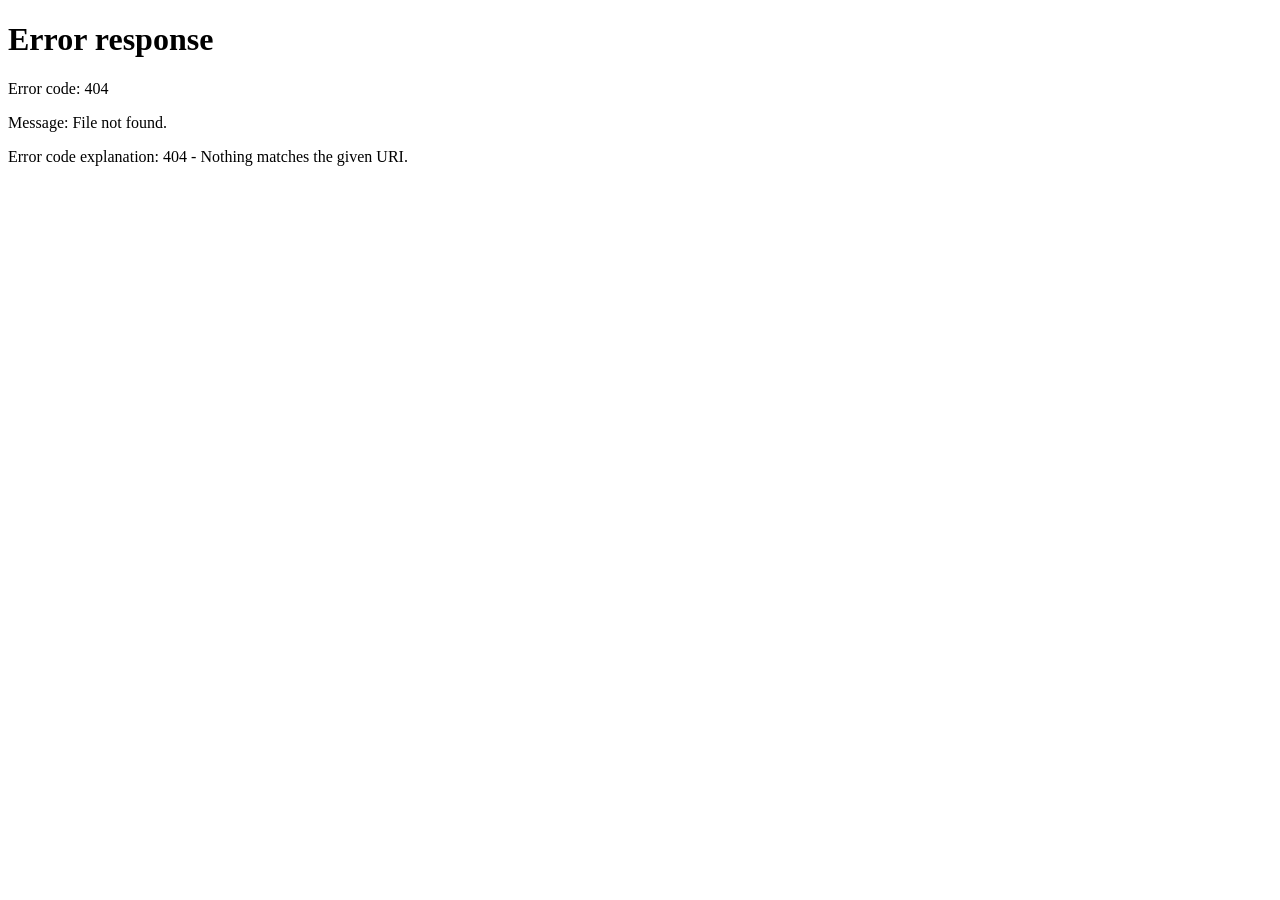
==== index.html @ 2c3fb4c6 "Create index.html" ====
<!DOCTYPE html>
<html lang="it">
<head>
<meta charset="UTF-8">
<meta http-equiv="refresh" content="0; url=ONEIROS_PILOT_Mobile_Edition_COMPRESSO.pdf">
<title>Oneiros - Pilot</title>
</head>
<body>
<p>Se il PDF non si apre automaticamente, <a href="ONEIROS_PILOT_Mobile_Edition_COMPRESSO.pdf">clicca qui per leggere Oneiros - Pilot</a>.</p>
</body>
</html>
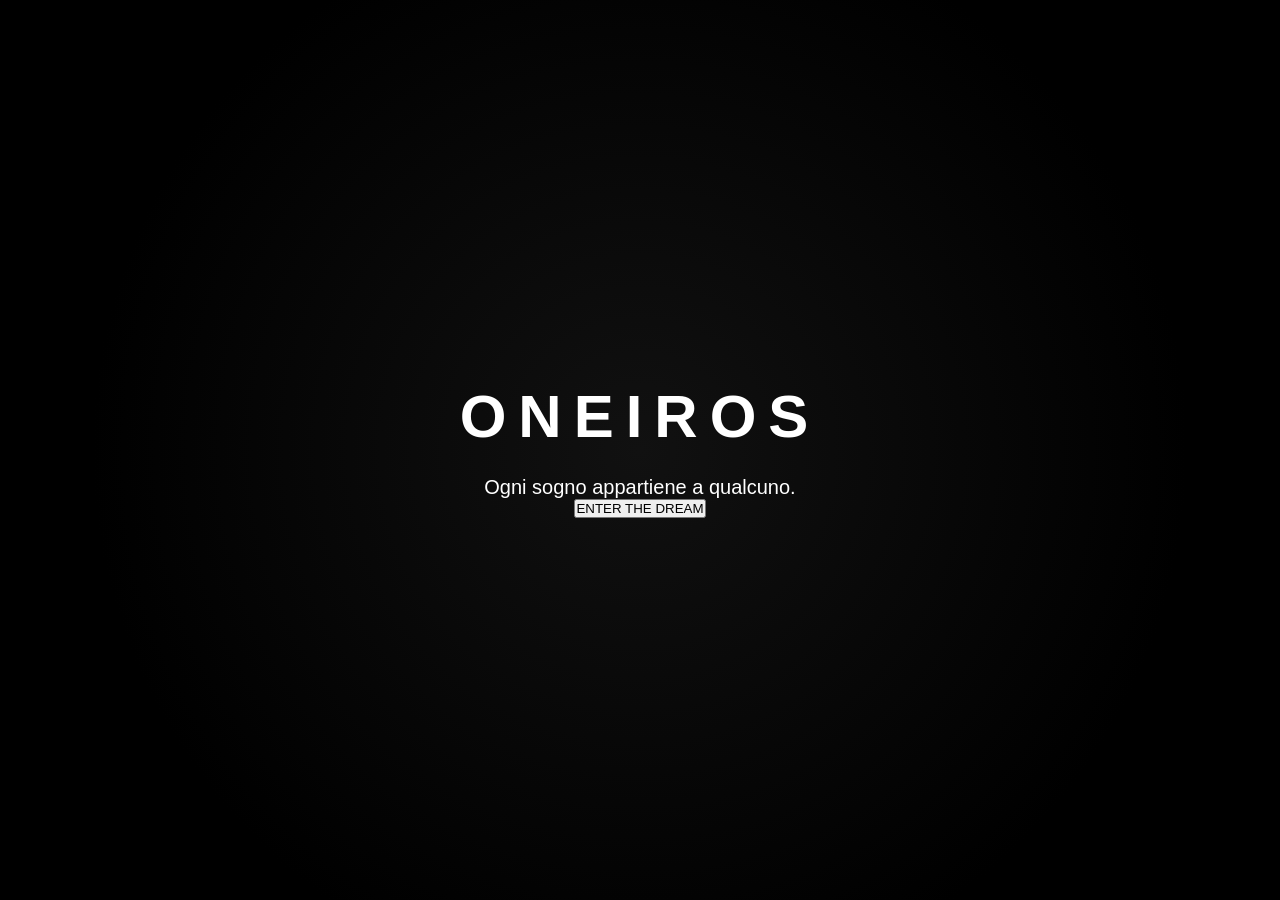
==== commit d8319436: "Update index.html" ====
--- a/index.html
+++ b/index.html
@@ -2,10 +2,33 @@
 <html lang="it">
 <head>
 <meta charset="UTF-8">
-<meta http-equiv="refresh" content="0; url=ONEIROS_PILOT_Mobile_Edition_COMPRESSO.pdf">
-<title>Oneiros - Pilot</title>
+<meta name="viewport" content="width=device-width, initial-scale=1.0">
+
+<title>ONEIROS</title>
+
+<link rel="stylesheet" href="style.css">
+
 </head>
+
 <body>
-<p>Se il PDF non si apre automaticamente, <a href="ONEIROS_PILOT_Mobile_Edition_COMPRESSO.pdf">clicca qui per leggere Oneiros - Pilot</a>.</p>
+
+<div id="particles"></div>
+
+<div id="landing">
+
+<h1>ONEIROS</h1>
+
+<p id="phrase">
+Ogni sogno appartiene a qualcuno.
+</p>
+
+<button id="enter">
+ENTER THE DREAM
+</button>
+
+</div>
+
+<script src="script.js"></script>
+
 </body>
 </html>
--- a/style.css
+++ b/style.css
@@ -0,0 +1,60 @@
+/* ===== ONEIROS v1.0 ===== */
+
+*{
+    margin:0;
+    padding:0;
+    box-sizing:border-box;
+}
+
+body{
+    background:#000;
+    color:white;
+    font-family:Arial, Helvetica, sans-serif;
+    overflow:hidden;
+}
+
+#landing{
+    width:100vw;
+    height:100vh;
+    display:flex;
+    flex-direction:column;
+    justify-content:center;
+    align-items:center;
+    text-align:center;
+    background:radial-gradient(circle,#111 0%,#000 70%);
+}
+
+h1{
+    font-size:60px;
+    letter-spacing:12px;
+    opacity:0;
+    animation:fadeLogo 3s forwards;
+}
+
+p{
+    margin-top:25px;
+    font-size:20px;
+    opacity:0;
+    animation:fadeText 3s forwards;
+    animation-delay:2s;
+}
+
+@keyframes fadeLogo{
+    from{
+        opacity:0;
+        transform:translateY(30px);
+    }
+    to{
+        opacity:1;
+        transform:translateY(0);
+    }
+}
+
+@keyframes fadeText{
+    from{
+        opacity:0;
+    }
+    to{
+        opacity:1;
+    }
+}
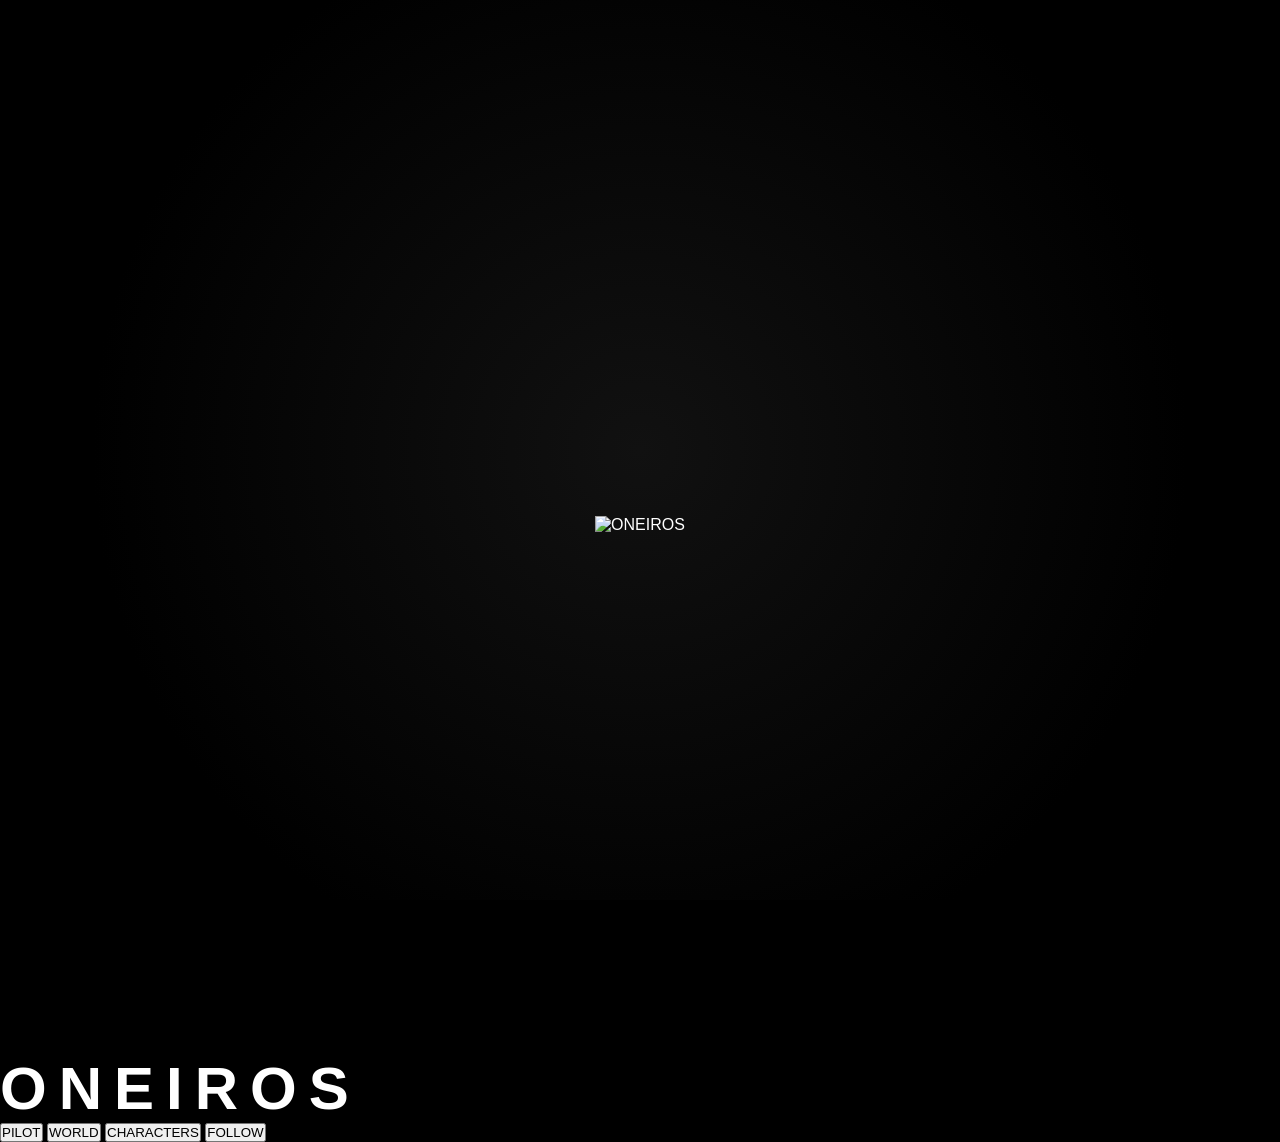
==== commit fa85dcaf: "Update index.html" ====
--- a/index.html
+++ b/index.html
@@ -1,6 +1,8 @@
 <!DOCTYPE html>
 <html lang="it">
+
 <head>
+
 <meta charset="UTF-8">
 <meta name="viewport" content="width=device-width, initial-scale=1.0">
 
@@ -12,23 +14,58 @@
 
 <body>
 
-<div id="particles"></div>
+<!-- Landing -->
 
 <div id="landing">
 
-<h1>ONEIROS</h1>
+    <!-- Sfondo animato -->
+    <div id="background"></div>
 
-<p id="phrase">
-Ogni sogno appartiene a qualcuno.
-</p>
+    <!-- Fili di luce -->
+    <canvas id="lightCanvas"></canvas>
 
-<button id="enter">
-ENTER THE DREAM
-</button>
+    <!-- Lampo bianco -->
+    <div id="flash"></div>
+
+    <!-- Punto nero -->
+    <div id="blackHole"></div>
+
+    <!-- Logo -->
+    <div id="logoContainer">
+
+        <img
+            id="logo"
+            src="logo.png"
+            alt="ONEIROS">
+
+    </div>
+
+</div>
+
+<!-- Home -->
+
+<div id="home">
+
+    <canvas id="globeCanvas"></canvas>
+
+    <div id="menu">
+
+        <h1>ONEIROS</h1>
+
+        <button>PILOT</button>
+
+        <button>WORLD</button>
+
+        <button>CHARACTERS</button>
+
+        <button>FOLLOW</button>
+
+    </div>
 
 </div>
 
 <script src="script.js"></script>
 
 </body>
+
 </html>
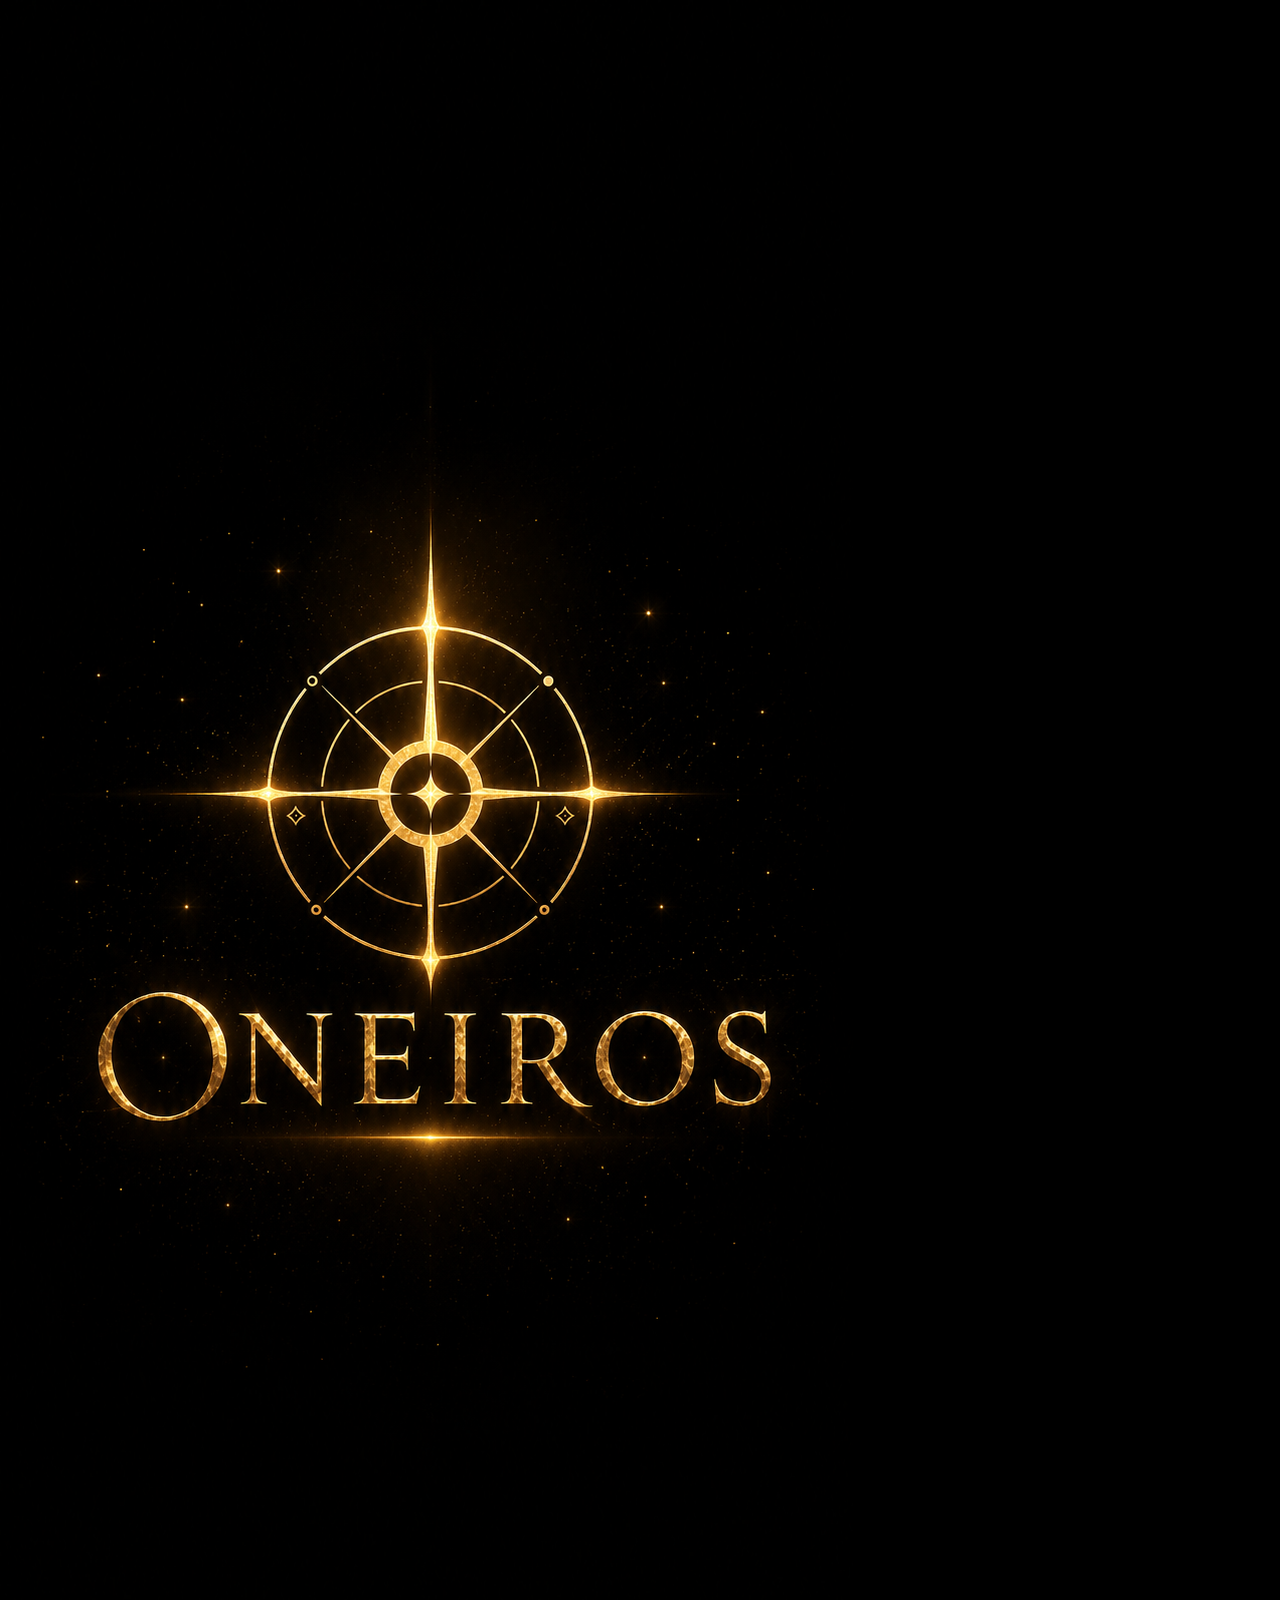
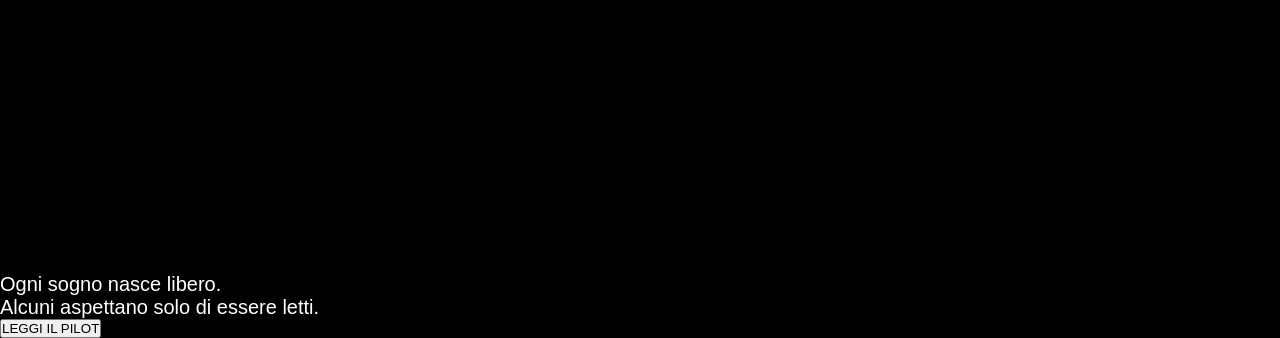
==== commit 1e62d472: "Update index.html" ====
--- a/index.html
+++ b/index.html
@@ -1,71 +1,30 @@
 <!DOCTYPE html>
 <html lang="it">
+<head>
+    <meta charset="UTF-8">
+    <meta name="viewport" content="width=device-width, initial-scale=1.0">
+    <title>ONEIROS</title>
 
-<head>
-
-<meta charset="UTF-8">
-<meta name="viewport" content="width=device-width, initial-scale=1.0">
-
-<title>ONEIROS</title>
-
-<link rel="stylesheet" href="style.css">
-
+    <link rel="stylesheet" href="style.css">
 </head>
-
 <body>
 
-<!-- Landing -->
+<div class="container">
 
-<div id="landing">
+    <img id="logo" src="logo.png" alt="ONEIROS Logo">
 
-    <!-- Sfondo animato -->
-    <div id="background"></div>
+    <p class="subtitle">
+        Ogni sogno nasce libero.<br>
+        Alcuni aspettano solo di essere letti.
+    </p>
 
-    <!-- Fili di luce -->
-    <canvas id="lightCanvas"></canvas>
-
-    <!-- Lampo bianco -->
-    <div id="flash"></div>
-
-    <!-- Punto nero -->
-    <div id="blackHole"></div>
-
-    <!-- Logo -->
-    <div id="logoContainer">
-
-        <img
-            id="logo"
-            src="logo.png"
-            alt="ONEIROS">
-
-    </div>
-
-</div>
-
-<!-- Home -->
-
-<div id="home">
-
-    <canvas id="globeCanvas"></canvas>
-
-    <div id="menu">
-
-        <h1>ONEIROS</h1>
-
-        <button>PILOT</button>
-
-        <button>WORLD</button>
-
-        <button>CHARACTERS</button>
-
-        <button>FOLLOW</button>
-
-    </div>
+    <button id="readButton">
+        LEGGI IL PILOT
+    </button>
 
 </div>
 
 <script src="script.js"></script>
 
 </body>
-
 </html>
